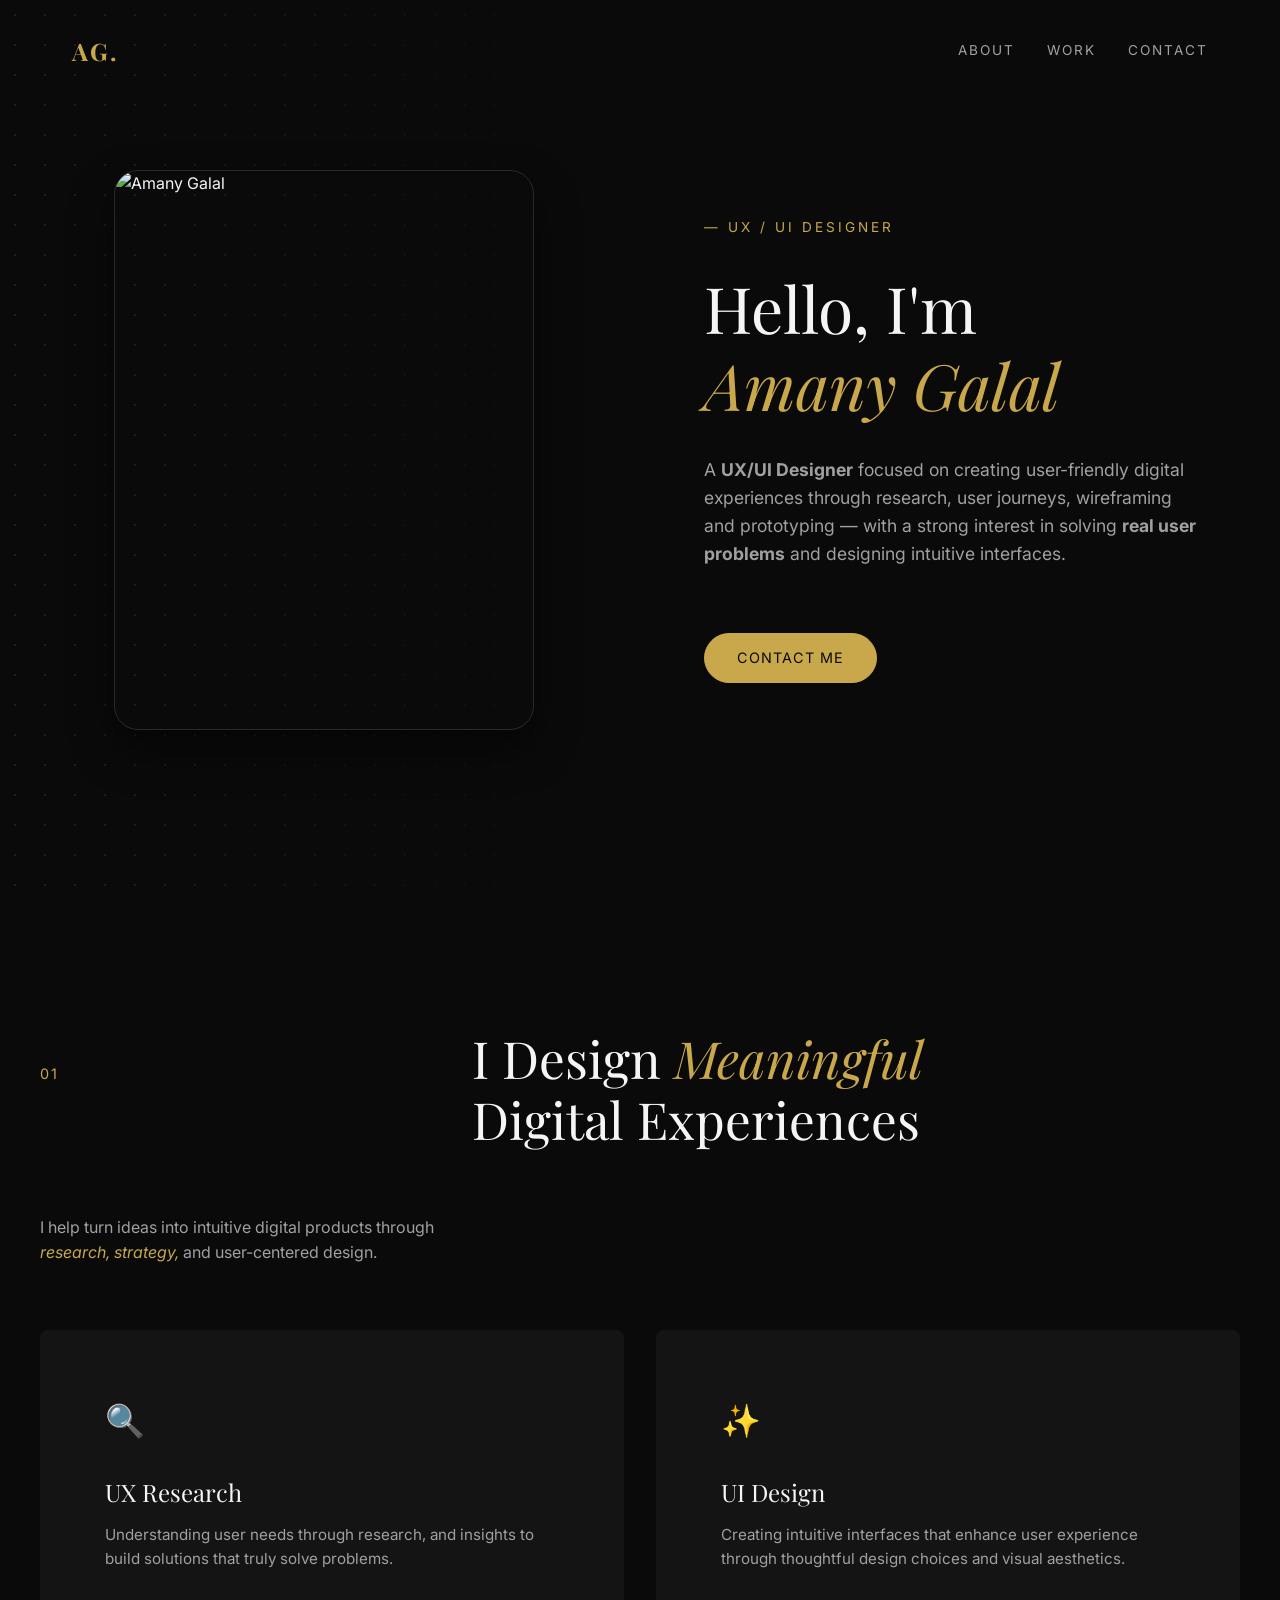
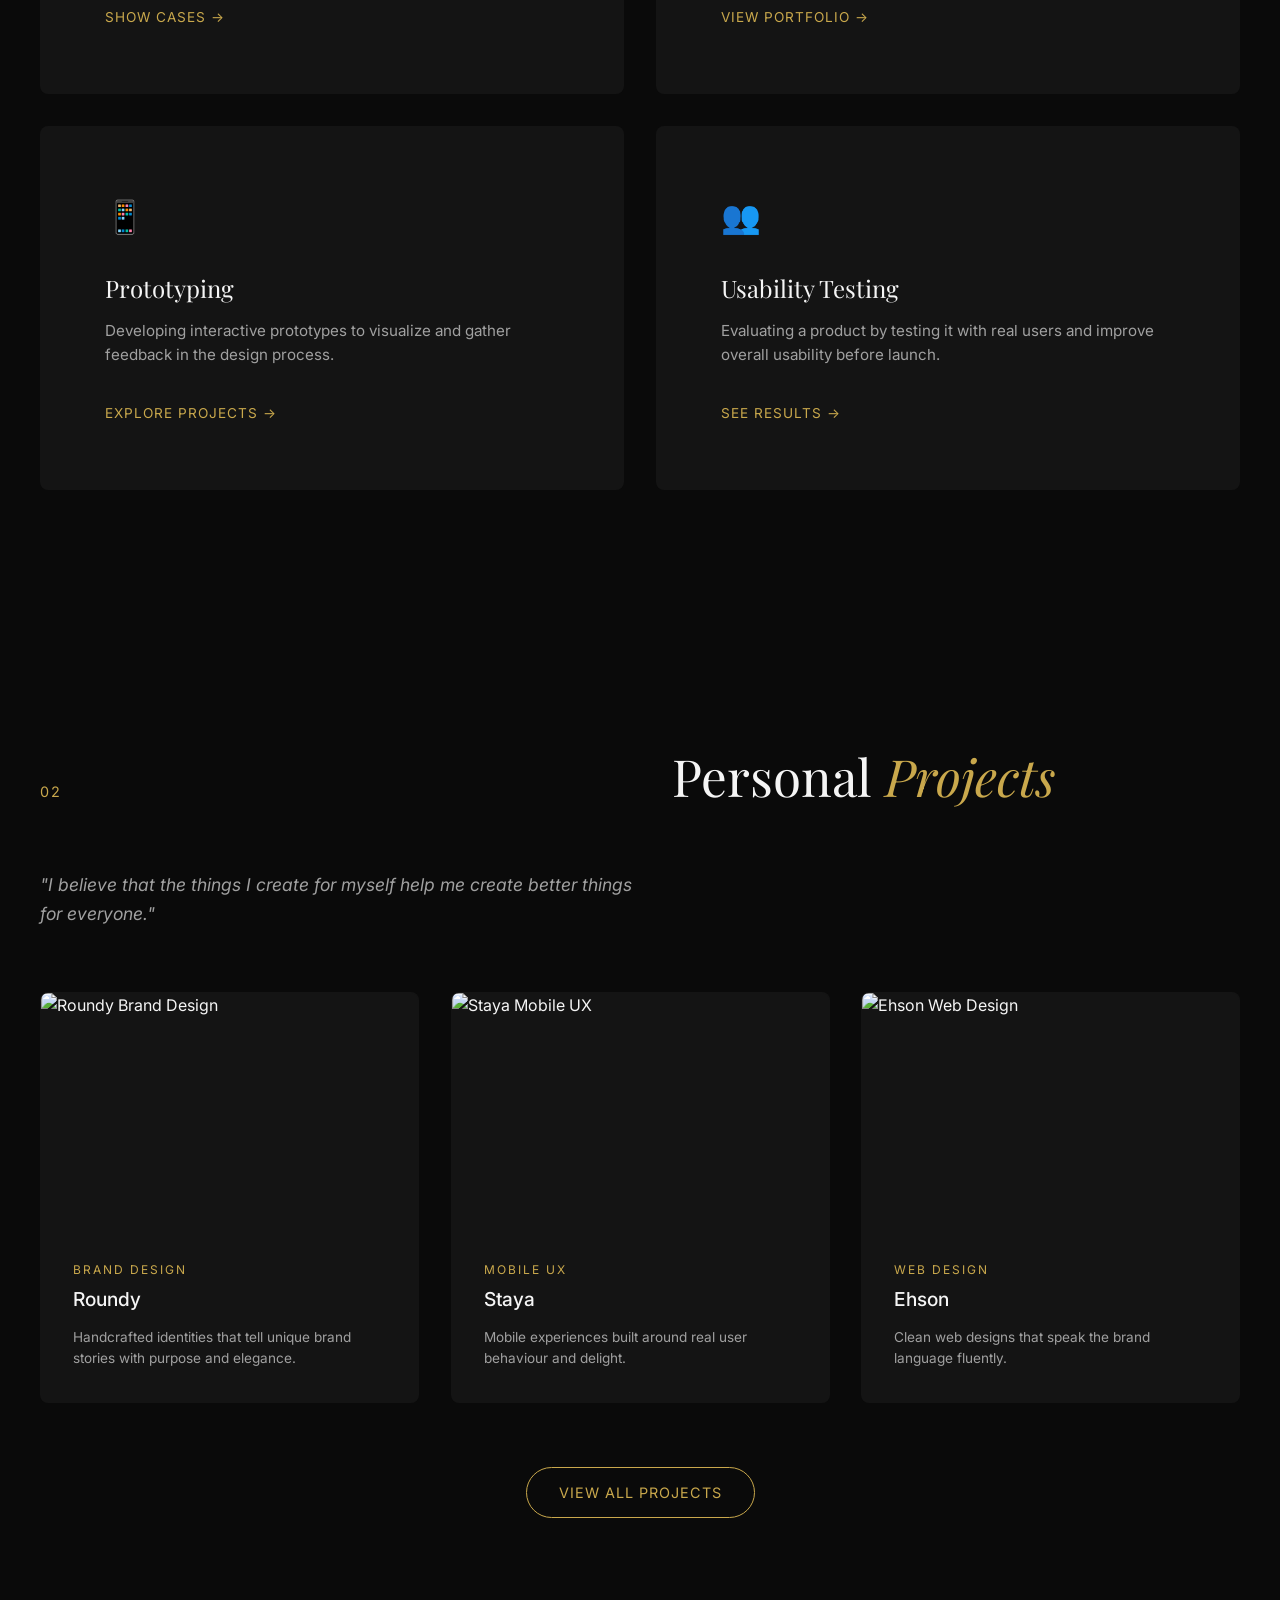
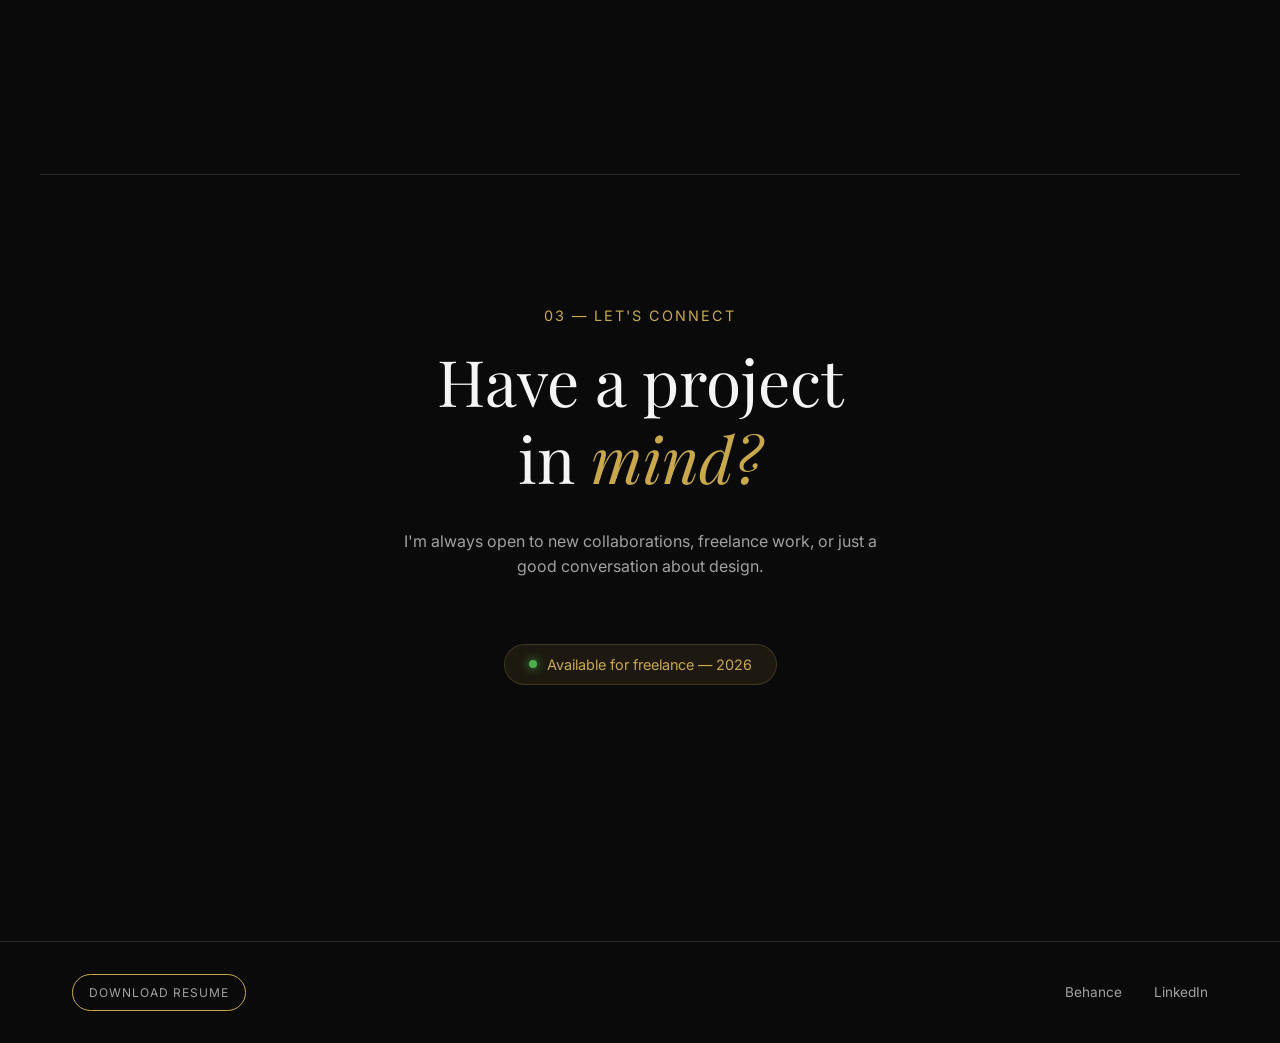
==== index.html @ 67572cde "first upload" ====
<!DOCTYPE html>
<html lang="en">
<head>
  <meta charset="UTF-8">
  <meta name="viewport" content="width=device-width, initial-scale=1.0">
  <title>Amany Galal | UX/UI Designer</title>
  <meta name="description" content="Portfolio of Amany Galal, a UX/UI Designer focused on creating user-friendly digital experiences.">
  
  <!-- Fonts -->
  <link rel="preconnect" href="https://fonts.googleapis.com">
  <link rel="preconnect" href="https://fonts.gstatic.com" crossorigin>
  <link href="https://fonts.googleapis.com/css2?family=Inter:wght@300;400;500&family=Playfair+Display:ital,wght@0,400;0,600;1,400&display=swap" rel="stylesheet">
  
  <!-- Styles -->
  <link rel="stylesheet" href="css/style.css">
  <link rel="stylesheet" href="css/animations.css">
  <link rel="stylesheet" href="css/responsive.css">
</head>
<body>

  <!-- Hero Section -->
  <section class="hero">
    <div class="hero-dots parallax" data-speed="0.1"></div>
    <div class="container hero-grid">
      <div class="hero-image-wrapper reveal delay-1">
        <img src="assets/images/profile.jpg" alt="Amany Galal" class="hero-profile-img">
      </div>
      <div class="hero-content">
        <span class="hero-subtitle">— UX / UI DESIGNER</span>
        <h1 class="hero-title h1">Hello, I'm<br><span class="text-accent">Amany Galal</span></h1>
        <p class="hero-desc">
          A <strong>UX/UI Designer</strong> focused on creating user-friendly digital experiences through research, user journeys, wireframing and prototyping — with a strong interest in solving <strong>real user problems</strong> and designing intuitive interfaces.
        </p>
        <a href="contact.html" class="btn btn-solid">Contact Me</a>
      </div>
    </div>
  </section>

  <!-- Services Section -->
  <section class="section container">
    <div class="services-header reveal">
      <span class="section-number">01</span>
      <h2 class="h2">I Design <span class="text-accent">Meaningful</span><br>Digital Experiences</h2>
      <p class="text-muted" style="max-width: 400px; margin-top: 1rem;">
        I help turn ideas into intuitive digital products through <span class="text-accent">research, strategy,</span> and user-centered design.
      </p>
    </div>
    
    <div class="services-grid">
      <div class="card service-card reveal delay-1">
        <div class="service-icon">🔍</div>
        <h3 class="service-title h3">UX Research</h3>
        <p class="service-desc">Understanding user needs through research, and insights to build solutions that truly solve problems.</p>
        <a href="#" class="service-link">Show Cases →</a>
      </div>
      
      <div class="card service-card reveal delay-2">
        <div class="service-icon">✨</div>
        <h3 class="service-title h3">UI Design</h3>
        <p class="service-desc">Creating intuitive interfaces that enhance user experience through thoughtful design choices and visual aesthetics.</p>
        <a href="#" class="service-link">View Portfolio →</a>
      </div>
      
      <div class="card service-card reveal delay-3">
        <div class="service-icon">📱</div>
        <h3 class="service-title h3">Prototyping</h3>
        <p class="service-desc">Developing interactive prototypes to visualize and gather feedback in the design process.</p>
        <a href="#" class="service-link">Explore Projects →</a>
      </div>
      
      <div class="card service-card reveal delay-4">
        <div class="service-icon">👥</div>
        <h3 class="service-title h3">Usability Testing</h3>
        <p class="service-desc">Evaluating a product by testing it with real users and improve overall usability before launch.</p>
        <a href="#" class="service-link">See Results →</a>
      </div>
    </div>
  </section>

  <!-- Projects Preview -->
  <section class="section container">
    <div class="services-header reveal">
      <span class="section-number">02</span>
      <h2 class="h2">Personal <span class="text-accent">Projects</span></h2>
      <p class="text-muted text-accent" style="max-width: 600px; margin-top: 1rem; font-size: 1.1rem;">
        "I believe that the things I create for myself help me create better things for everyone."
      </p>
    </div>
    
    <div class="projects-grid">
      <!-- Project 1 -->
      <a href="project-detail.html?id=1" class="card project-card reveal delay-1">
        <div class="img-hover-zoom">
          <!-- Placeholder using a sophisticated gradient until images are ready -->
          <img src="assets/images/roundy.jpg" alt="Roundy Brand Design" class="project-image">
        </div>
        <div class="project-info">
          <span class="project-category">Brand Design</span>
          <h3 class="project-title">Roundy</h3>
          <p class="text-muted" style="font-size: 0.85rem; margin-top: 0.5rem;">Handcrafted identities that tell unique brand stories with purpose and elegance.</p>
        </div>
      </a>
      
      <!-- Project 2 -->
      <a href="project-detail.html?id=2" class="card project-card reveal delay-2">
        <div class="img-hover-zoom">
          <img src="assets/images/staya.jpg" alt="Staya Mobile UX" class="project-image">
        </div>
        <div class="project-info">
          <span class="project-category">Mobile UX</span>
          <h3 class="project-title">Staya</h3>
          <p class="text-muted" style="font-size: 0.85rem; margin-top: 0.5rem;">Mobile experiences built around real user behaviour and delight.</p>
        </div>
      </a>
      
      <!-- Project 3 -->
      <a href="project-detail.html?id=3" class="card project-card reveal delay-3">
        <div class="img-hover-zoom">
          <img src="assets/images/ehson.jpg" alt="Ehson Web Design" class="project-image">
        </div>
        <div class="project-info">
          <span class="project-category">Web Design</span>
          <h3 class="project-title">Ehson</h3>
          <p class="text-muted" style="font-size: 0.85rem; margin-top: 0.5rem;">Clean web designs that speak the brand language fluently.</p>
        </div>
      </a>
    </div>
    
    <div style="text-align: center; margin-top: var(--spacing-lg);" class="reveal">
      <a href="projects.html" class="btn">View All Projects</a>
    </div>
  </section>

  <!-- Contact CTA -->
  <section class="section container">
    <div class="contact-cta reveal">
      <span class="section-number" style="display:inline-block; margin-bottom:1rem;">03 — LET'S CONNECT</span>
      <h2 class="h1 contact-cta-title">Have a project<br>in <span class="text-accent">mind?</span></h2>
      <p class="text-muted" style="max-width: 500px; margin: 0 auto;">
        I'm always open to new collaborations, freelance work, or just a good conversation about design.
      </p>
      <div class="availability">
        <div class="availability-dot"></div>
        Available for freelance — 2026
      </div>
    </div>
  </section>

  <!-- Scripts -->
  <script src="js/main.js"></script>
  <script src="js/animations.js"></script>
</body>
</html>
---- css/style.css ----
/* ==========================================================================
   Design Tokens & Variables
   ========================================================================== */
:root {
  /* Colors */
  --bg-color: #0a0a0a;
  --surface-color: #141414;
  --surface-elevated: #1a1a1a;
  --text-primary: #f5f5f5;
  --text-secondary: #a0a0a0;
  --accent-gold: #c9a84c;
  --accent-gold-light: #e8c96a;
  --border-color: #2a2a2a;

  /* Typography */
  --font-heading: 'Playfair Display', serif;
  --font-body: 'Inter', sans-serif;
  
  /* Spacing */
  --spacing-xs: 0.5rem;
  --spacing-sm: 1rem;
  --spacing-md: 2rem;
  --spacing-lg: 4rem;
  --spacing-xl: 8rem;

  /* Transitions */
  --transition-fast: 0.2s ease;
  --transition-normal: 0.3s cubic-bezier(0.4, 0, 0.2, 1);
  --transition-slow: 0.6s cubic-bezier(0.4, 0, 0.2, 1);
}

/* ==========================================================================
   Base Styles & Reset
   ========================================================================== */
*, *::before, *::after {
  box-sizing: border-box;
  margin: 0;
  padding: 0;
}

html {
  scroll-behavior: smooth;
  font-size: 16px;
}

body {
  font-family: var(--font-body);
  background-color: var(--bg-color);
  color: var(--text-primary);
  line-height: 1.6;
  -webkit-font-smoothing: antialiased;
  -moz-osx-font-smoothing: grayscale;
  overflow-x: hidden;
}

h1, h2, h3, h4, h5, h6 {
  font-family: var(--font-heading);
  font-weight: 400;
  line-height: 1.2;
  margin-bottom: var(--spacing-sm);
}

a {
  color: inherit;
  text-decoration: none;
  transition: color var(--transition-fast);
}

img {
  max-width: 100%;
  height: auto;
  display: block;
}

ul {
  list-style: none;
}

/* ==========================================================================
   Typography Helpers
   ========================================================================== */
.text-accent {
  color: var(--accent-gold);
  font-style: italic;
}

.text-muted {
  color: var(--text-secondary);
}

.h1 { font-size: clamp(3rem, 5vw, 5rem); }
.h2 { font-size: clamp(2.5rem, 4vw, 4rem); }
.h3 { font-size: clamp(2rem, 3vw, 3rem); }

/* ==========================================================================
   Layout & Components
   ========================================================================== */
.container {
  width: 100%;
  max-width: 1200px;
  margin: 0 auto;
  padding: 0 var(--spacing-md);
}

.section {
  padding: var(--spacing-xl) 0;
}

/* Buttons */
.btn {
  display: inline-flex;
  align-items: center;
  justify-content: center;
  padding: 0.8rem 2rem;
  font-family: var(--font-body);
  font-size: 0.9rem;
  letter-spacing: 1px;
  text-transform: uppercase;
  border: 1px solid var(--accent-gold);
  color: var(--accent-gold);
  background: transparent;
  border-radius: 50px;
  cursor: pointer;
  transition: all var(--transition-normal);
}

.btn:hover {
  background: var(--accent-gold);
  color: var(--bg-color);
  transform: translateY(-2px);
  box-shadow: 0 4px 15px rgba(201, 168, 76, 0.2);
}

.btn-solid {
  background: var(--accent-gold);
  color: var(--bg-color);
}

.btn-solid:hover {
  background: transparent;
  color: var(--accent-gold);
}

/* Cards */
.card {
  background: var(--surface-color);
  border-radius: 8px;
  overflow: hidden;
  transition: transform var(--transition-normal), box-shadow var(--transition-normal);
  border: 1px solid transparent;
}

.card:hover {
  transform: translateY(-8px);
  border-color: var(--border-color);
  background: var(--surface-elevated);
}

/* ==========================================================================
   Navigation
   ========================================================================== */
.navbar {
  position: fixed;
  top: 0;
  left: 0;
  width: 100%;
  padding: var(--spacing-md) 0;
  z-index: 100;
  transition: all var(--transition-normal);
}

.navbar.scrolled {
  background: rgba(10, 10, 10, 0.95);
  backdrop-filter: blur(10px);
  padding: var(--spacing-sm) 0;
  border-bottom: 1px solid var(--border-color);
}

.nav-container {
  display: flex;
  justify-content: space-between;
  align-items: center;
}

.logo {
  font-family: var(--font-heading);
  font-size: 1.5rem;
  font-weight: 700;
  color: var(--accent-gold);
  letter-spacing: 2px;
}

.nav-links {
  display: flex;
  gap: var(--spacing-md);
}

.nav-links a {
  font-size: 0.85rem;
  text-transform: uppercase;
  letter-spacing: 2px;
  color: var(--text-secondary);
}

.nav-links a:hover,
.nav-links a.active {
  color: var(--text-primary);
}

.hamburger {
  display: none;
  cursor: pointer;
  background: none;
  border: none;
  color: var(--text-primary);
  font-size: 1.5rem;
}

/* ==========================================================================
   Hero Section
   ========================================================================== */
.hero {
  min-height: 100vh;
  display: flex;
  align-items: center;
  position: relative;
  overflow: hidden;
}

.hero-grid {
  display: grid;
  grid-template-columns: 1fr 1fr;
  gap: var(--spacing-xl);
  align-items: center;
}

.hero-dots {
  position: absolute;
  top: 0;
  left: 0;
  width: 50%;
  height: 100%;
  background-image: radial-gradient(var(--text-secondary) 1px, transparent 1px);
  background-size: 30px 30px;
  opacity: 0.15;
  mask-image: linear-gradient(to right, black, transparent);
  -webkit-mask-image: linear-gradient(to right, black, transparent);
}

.hero-content {
  grid-column: 2;
  position: relative;
  z-index: 10;
}

.hero-subtitle {
  text-transform: uppercase;
  letter-spacing: 3px;
  color: var(--accent-gold);
  font-size: 0.85rem;
  margin-bottom: var(--spacing-md);
  display: block;
}

.hero-title {
  margin-bottom: var(--spacing-md);
}

.hero-desc {
  color: var(--text-secondary);
  max-width: 500px;
  margin-bottom: var(--spacing-lg);
  font-size: 1.1rem;
}

.hero-image-wrapper {
  display: flex;
  justify-content: center;
  align-items: center;
  position: relative;
  z-index: 5;
}

.hero-profile-img {
  width: 100%;
  max-width: 420px;
  aspect-ratio: 3/4;
  border-radius: 24px;
  object-fit: cover;
  box-shadow: 0 20px 40px rgba(0,0,0,0.5);
  border: 1px solid var(--border-color);
}

/* ==========================================================================
   Services Section
   ========================================================================== */
.services-header {
  margin-bottom: var(--spacing-lg);
  display: grid;
  grid-template-columns: auto 1fr;
  gap: var(--spacing-md);
  align-items: baseline;
}

.section-number {
  color: var(--accent-gold);
  font-size: 0.9rem;
  letter-spacing: 2px;
}

.services-grid {
  display: grid;
  grid-template-columns: repeat(2, 1fr);
  gap: var(--spacing-md);
  margin-top: var(--spacing-lg);
}

.service-card {
  padding: var(--spacing-lg);
}

.service-icon {
  font-size: 2rem;
  color: var(--text-primary);
  margin-bottom: var(--spacing-md);
}

.service-title {
  font-size: 1.5rem;
  margin-bottom: var(--spacing-sm);
}

.service-desc {
  color: var(--text-secondary);
  margin-bottom: var(--spacing-md);
  font-size: 0.95rem;
}

.service-link {
  color: var(--accent-gold);
  font-size: 0.85rem;
  text-transform: uppercase;
  letter-spacing: 1px;
  display: inline-flex;
  align-items: center;
  gap: 8px;
}

/* ==========================================================================
   Projects Preview
   ========================================================================== */
.projects-grid {
  display: grid;
  grid-template-columns: repeat(3, 1fr);
  gap: var(--spacing-md);
  margin-top: var(--spacing-lg);
}

.project-card {
  display: block;
}

.project-image {
  width: 100%;
  aspect-ratio: 16/10;
  object-fit: cover;
  background: var(--surface-color);
}

.project-info {
  padding: var(--spacing-md);
}

.project-category {
  color: var(--accent-gold);
  font-size: 0.75rem;
  text-transform: uppercase;
  letter-spacing: 2px;
  margin-bottom: 0.5rem;
  display: block;
}

.project-title {
  font-size: 1.2rem;
  font-family: var(--font-body);
  font-weight: 500;
}

/* ==========================================================================
   Contact CTA
   ========================================================================== */
.contact-cta {
  text-align: center;
  padding: var(--spacing-xl) 0;
  border-top: 1px solid var(--border-color);
}

.contact-cta-title {
  margin-bottom: var(--spacing-md);
}

.availability {
  display: inline-flex;
  align-items: center;
  gap: 10px;
  padding: 0.5rem 1.5rem;
  border-radius: 50px;
  background: rgba(201, 168, 76, 0.1);
  color: var(--accent-gold);
  font-size: 0.9rem;
  margin-top: var(--spacing-lg);
  border: 1px solid rgba(201, 168, 76, 0.2);
}

.availability-dot {
  width: 8px;
  height: 8px;
  background: #4caf50;
  border-radius: 50%;
  box-shadow: 0 0 10px #4caf50;
}

/* ==========================================================================
   Footer
   ========================================================================== */
.footer {
  padding: var(--spacing-md) 0;
  border-top: 1px solid var(--border-color);
}

.footer-content {
  display: flex;
  justify-content: space-between;
  align-items: center;
}

.footer-links {
  display: flex;
  gap: var(--spacing-md);
}

.footer-links a {
  font-size: 0.85rem;
  color: var(--text-secondary);
}

.footer-links a:hover {
  color: var(--text-primary);
}
---- css/animations.css ----
/* ==========================================================================
   Animations & Transitions
   ========================================================================== */

/* Page Transition Overlay */
.page-transition-overlay {
  position: fixed;
  top: 0;
  left: 0;
  width: 100%;
  height: 100%;
  background-color: var(--bg-color);
  z-index: 9999;
  pointer-events: none;
  opacity: 0;
  transition: opacity 0.5s ease-in-out;
}

.page-transition-overlay.active {
  opacity: 1;
  pointer-events: all;
}

/* Scroll Reveal Animations */
.reveal {
  opacity: 0;
  transform: translateY(30px);
  transition: opacity 0.8s ease-out, transform 0.8s ease-out;
  will-change: opacity, transform;
}

.reveal.active {
  opacity: 1;
  transform: translateY(0);
}

/* Staggered Children Delays */
.delay-1 { transition-delay: 0.1s; }
.delay-2 { transition-delay: 0.2s; }
.delay-3 { transition-delay: 0.3s; }
.delay-4 { transition-delay: 0.4s; }

/* Keyframes */
@keyframes fadeIn {
  from { opacity: 0; }
  to { opacity: 1; }
}

@keyframes fadeInUp {
  from {
    opacity: 0;
    transform: translateY(20px);
  }
  to {
    opacity: 1;
    transform: translateY(0);
  }
}

@keyframes fadeInLeft {
  from {
    opacity: 0;
    transform: translateX(-30px);
  }
  to {
    opacity: 1;
    transform: translateX(0);
  }
}

@keyframes pulse-glow {
  0% { box-shadow: 0 0 0 0 rgba(76, 175, 80, 0.4); }
  70% { box-shadow: 0 0 0 10px rgba(76, 175, 80, 0); }
  100% { box-shadow: 0 0 0 0 rgba(76, 175, 80, 0); }
}

/* Apply specific animations */
.hero-content > * {
  animation: fadeInUp 0.8s ease-out backwards;
}

.hero-subtitle { animation-delay: 0.2s; }
.hero-title { animation-delay: 0.4s; }
.hero-desc { animation-delay: 0.6s; }
.hero .btn { animation-delay: 0.8s; }

.hero-dots {
  animation: fadeIn 1.5s ease-out 1s backwards;
}

.availability-dot {
  animation: pulse-glow 2s infinite;
}

/* Image Hover Effects */
.img-hover-zoom {
  overflow: hidden;
}

.img-hover-zoom img {
  transition: transform 0.6s cubic-bezier(0.25, 0.46, 0.45, 0.94);
}

.card:hover .img-hover-zoom img {
  transform: scale(1.05);
}

/* Link Underline Animation */
.link-underline {
  position: relative;
  text-decoration: none;
}

.link-underline::after {
  content: '';
  position: absolute;
  width: 100%;
  transform: scaleX(0);
  height: 1px;
  bottom: -4px;
  left: 0;
  background-color: var(--accent-gold);
  transform-origin: bottom right;
  transition: transform 0.3s ease-out;
}

.link-underline:hover::after {
  transform: scaleX(1);
  transform-origin: bottom left;
}
---- css/responsive.css ----
/* ==========================================================================
   Responsive Breakpoints
   ========================================================================== */

/* Large Desktop (1200px) */
@media screen and (max-width: 1200px) {
  :root {
    --spacing-xl: 6rem;
  }
  
  .container {
    max-width: 960px;
  }
}

/* Tablet / Small Desktop (992px) */
@media screen and (max-width: 992px) {
  :root {
    --spacing-xl: 5rem;
  }
  
  .container {
    max-width: 720px;
  }
  
  .projects-grid {
    grid-template-columns: repeat(2, 1fr);
  }
}

/* Tablet Portrait (768px) */
@media screen and (max-width: 768px) {
  :root {
    --spacing-md: 1.5rem;
    --spacing-lg: 3rem;
  }

  /* Typography */
  html {
    font-size: 15px;
  }

  /* Navigation Mobile Menu */
  .hamburger {
    display: block;
    z-index: 1000;
  }

  .nav-links {
    position: fixed;
    top: 0;
    right: -100%;
    width: 70vw;
    height: 100vh;
    background: var(--surface-color);
    flex-direction: column;
    justify-content: center;
    align-items: center;
    transition: right var(--transition-normal);
    z-index: 999;
    border-left: 1px solid var(--border-color);
    box-shadow: -10px 0 30px rgba(0,0,0,0.5);
  }

  .nav-links.active {
    right: 0;
  }

  .nav-links a {
    font-size: 1.2rem;
  }

  /* Hero adjustments */
  .hero-grid {
    grid-template-columns: 1fr;
    text-align: center;
    padding-top: 100px; /* offset for navbar */
  }

  .hero-content {
    grid-column: 1;
  }

  .hero-dots {
    width: 100%;
    mask-image: linear-gradient(to bottom, black, transparent);
    -webkit-mask-image: linear-gradient(to bottom, black, transparent);
    opacity: 0.1;
  }

  .hero-desc {
    margin: 0 auto var(--spacing-lg);
  }

  /* Services adjustments */
  .services-header {
    grid-template-columns: 1fr;
    text-align: center;
  }

  .services-grid {
    grid-template-columns: 1fr;
  }
  
  /* Footer adjustments */
  .footer-content {
    flex-direction: column;
    gap: var(--spacing-md);
    text-align: center;
  }
}

/* Mobile Portrait (480px) */
@media screen and (max-width: 480px) {
  .nav-links {
    width: 100vw;
  }

  .projects-grid {
    grid-template-columns: 1fr;
  }
  
  .h1 { font-size: 2.5rem; }
  .h2 { font-size: 2rem; }
  
  .btn {
    width: 100%;
  }
}
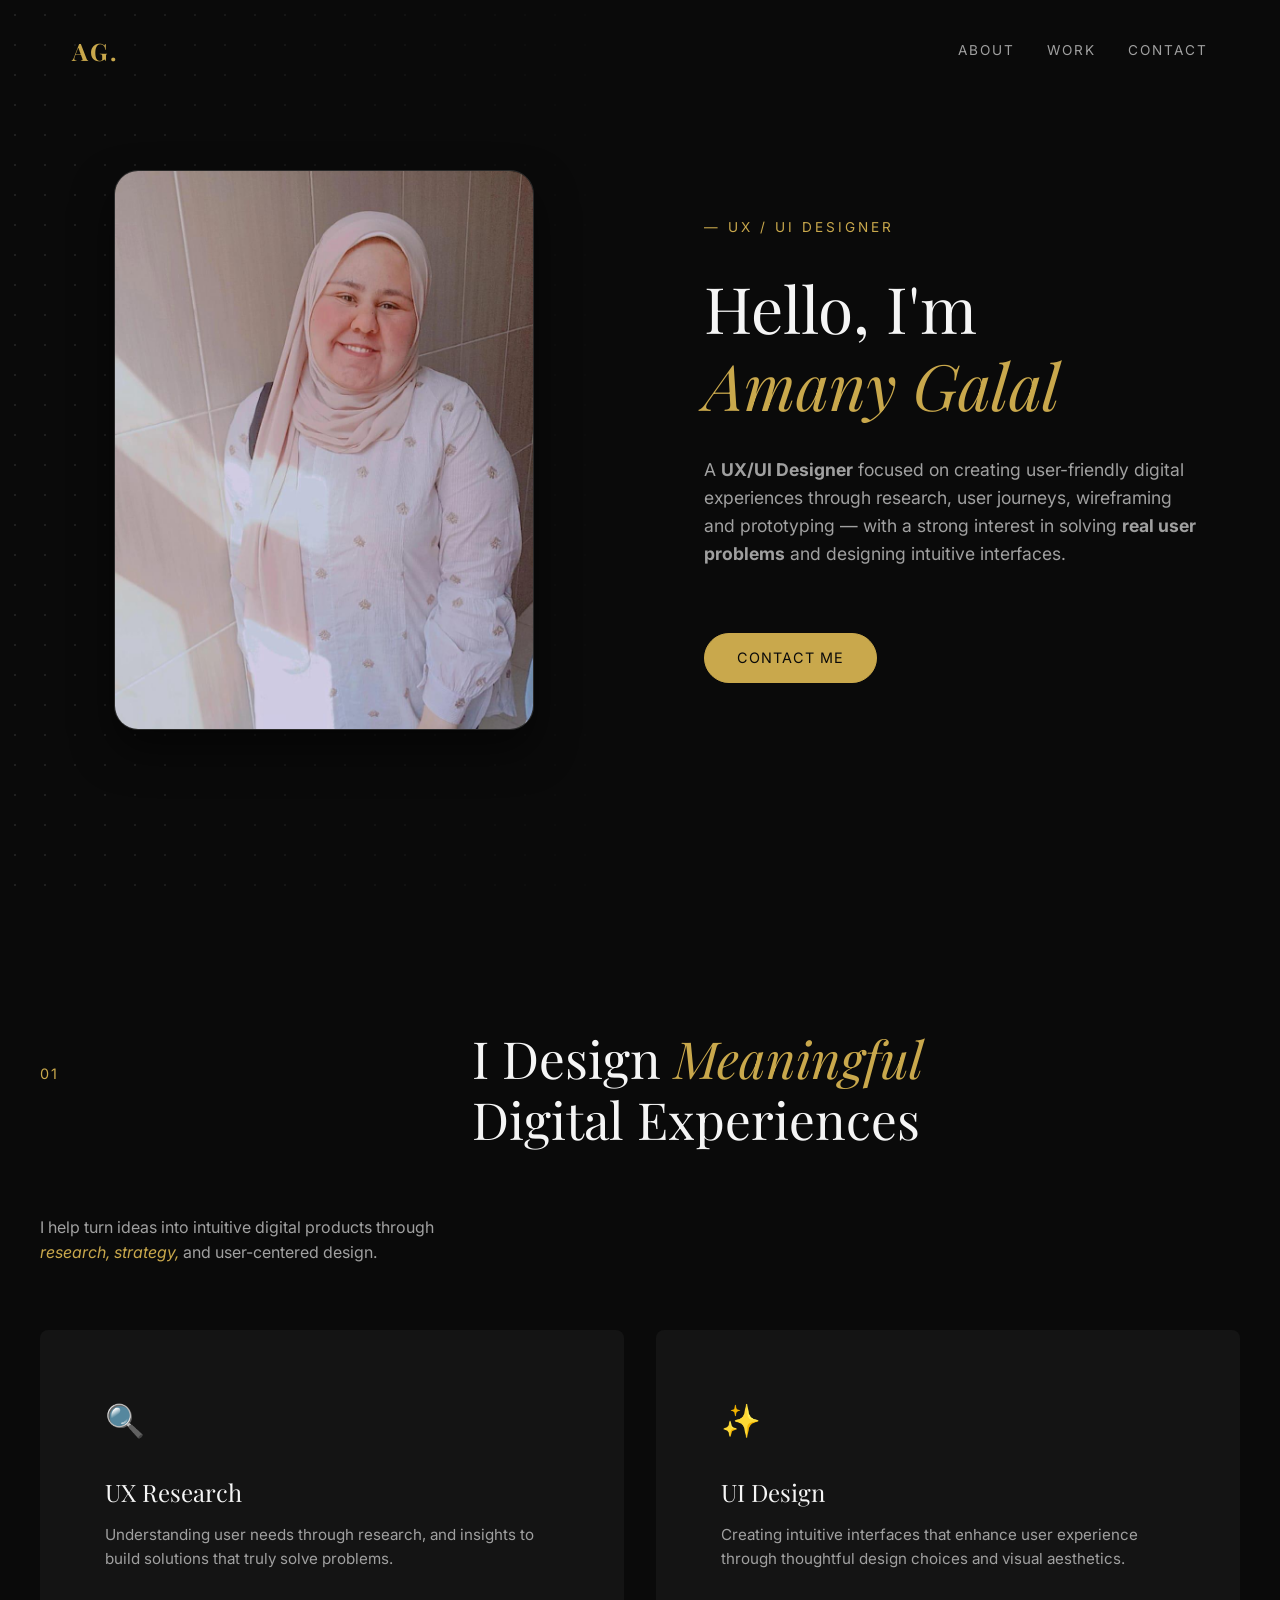
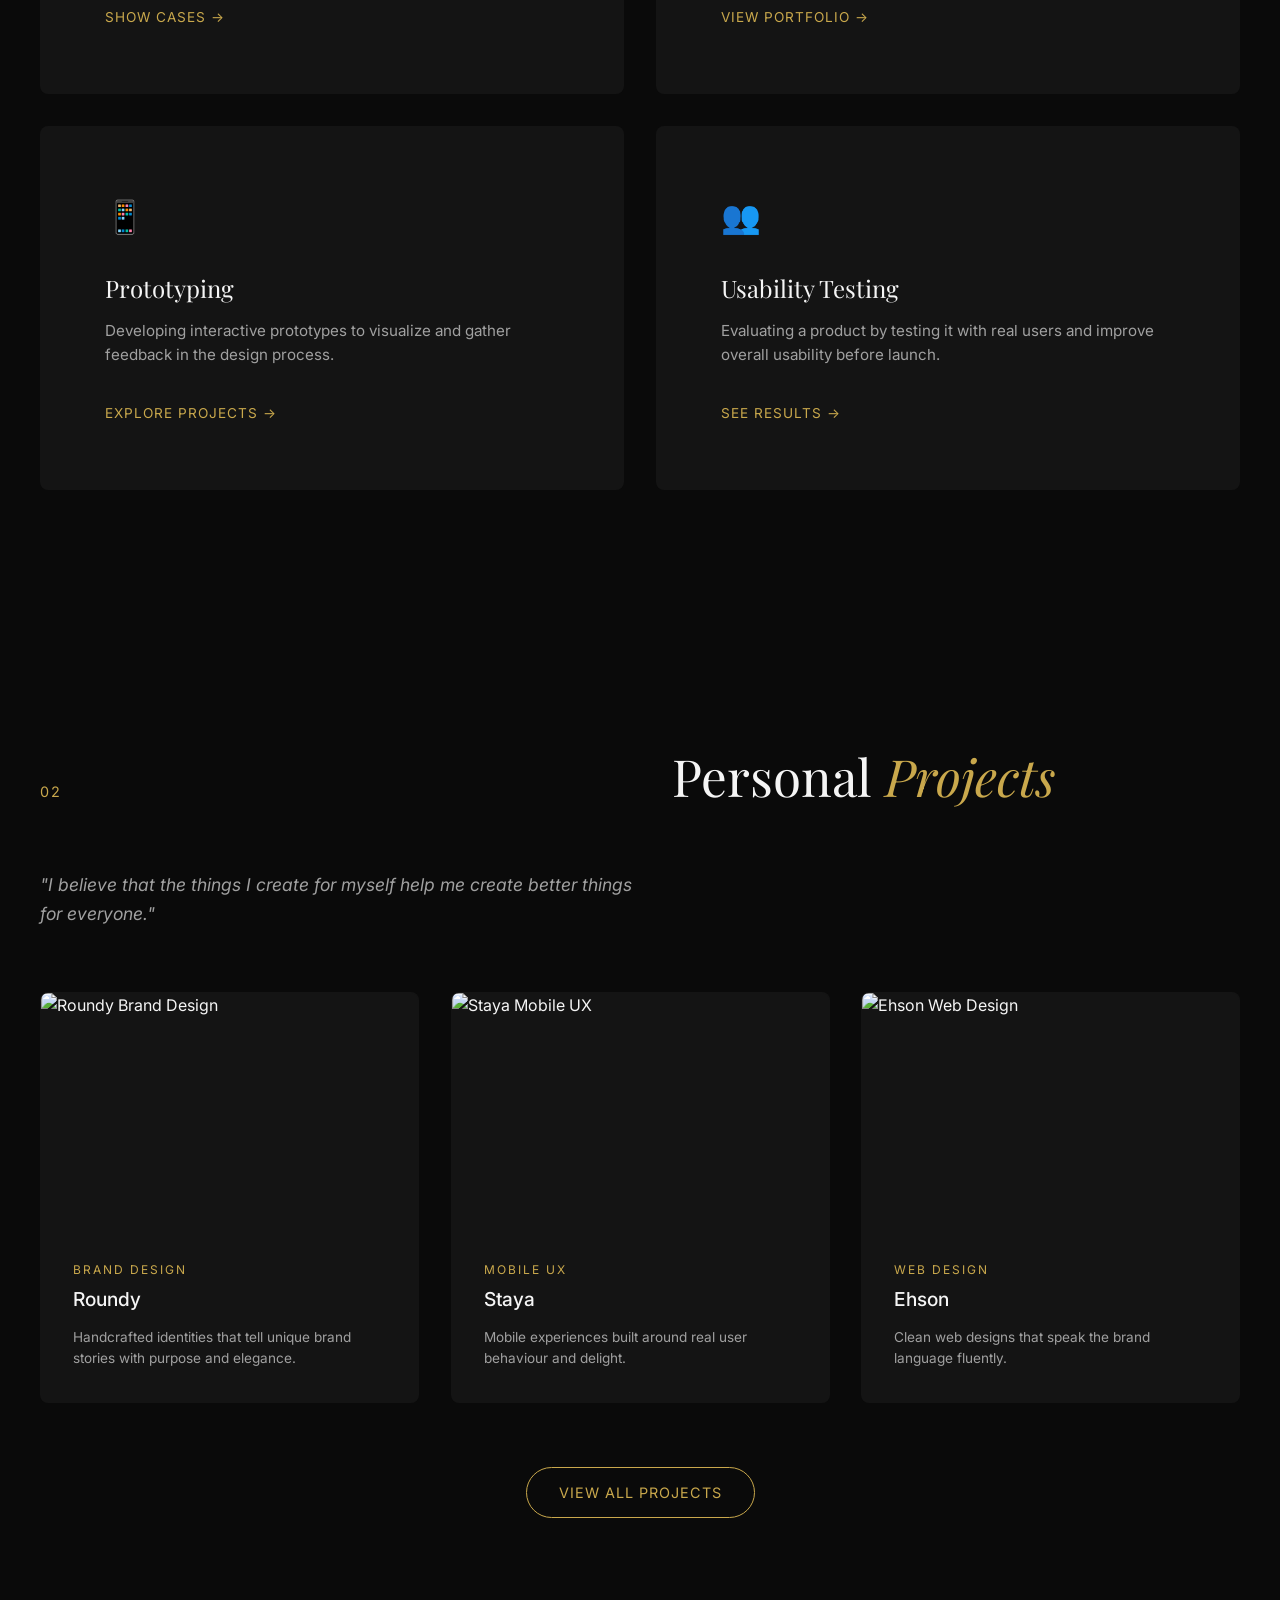
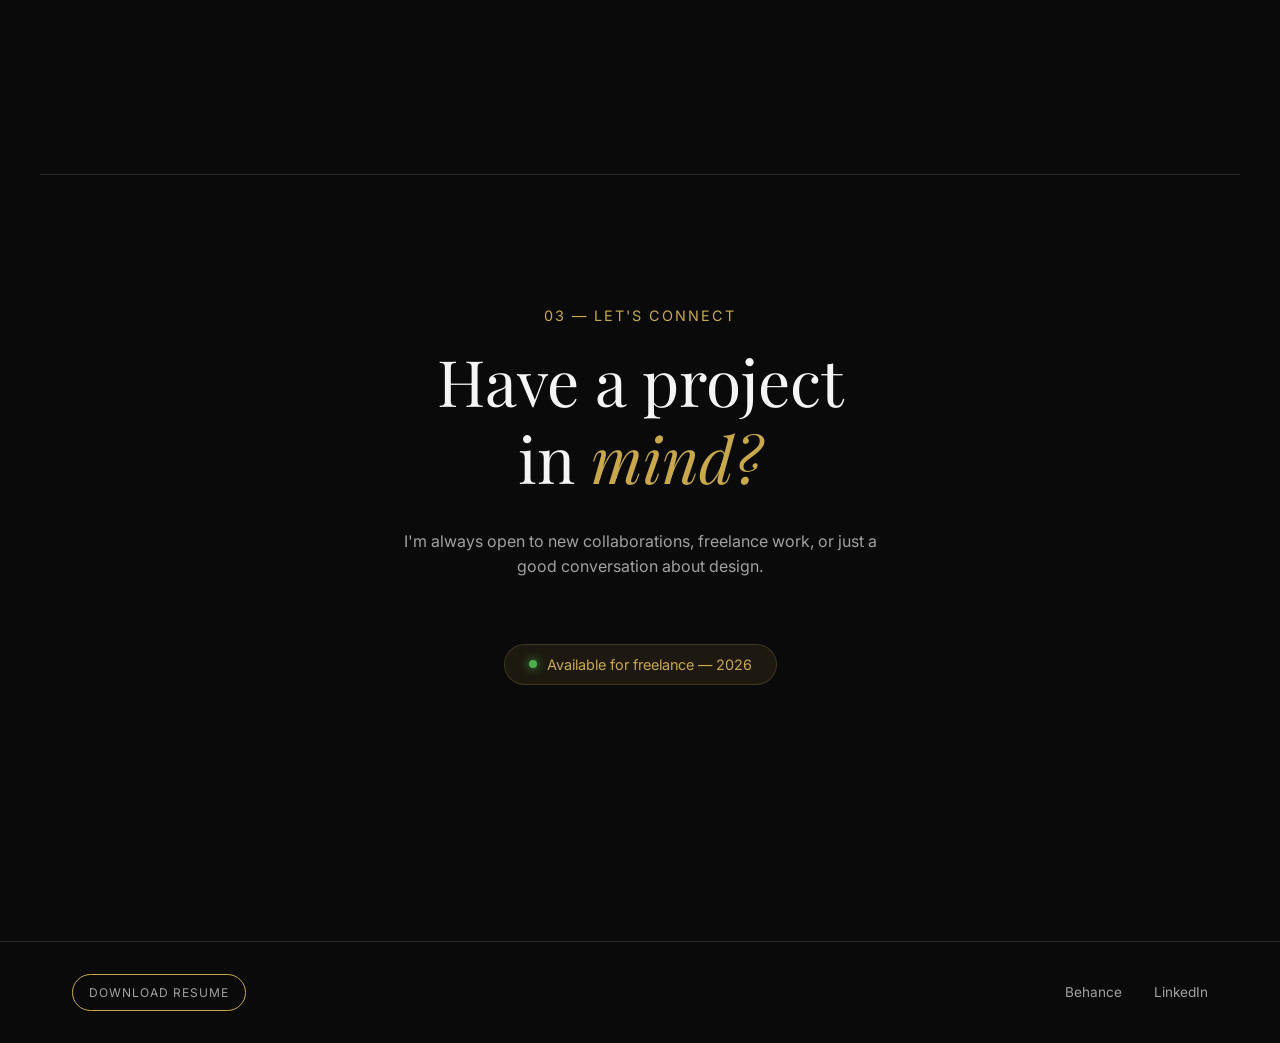
==== commit 699d2bf0: "update project files" ====
--- a/index.html
+++ b/index.html
@@ -1,21 +1,26 @@
 <!DOCTYPE html>
 <html lang="en">
+
 <head>
   <meta charset="UTF-8">
   <meta name="viewport" content="width=device-width, initial-scale=1.0">
   <title>Amany Galal | UX/UI Designer</title>
-  <meta name="description" content="Portfolio of Amany Galal, a UX/UI Designer focused on creating user-friendly digital experiences.">
-  
+  <meta name="description"
+    content="Portfolio of Amany Galal, a UX/UI Designer focused on creating user-friendly digital experiences.">
+
   <!-- Fonts -->
   <link rel="preconnect" href="https://fonts.googleapis.com">
   <link rel="preconnect" href="https://fonts.gstatic.com" crossorigin>
-  <link href="https://fonts.googleapis.com/css2?family=Inter:wght@300;400;500&family=Playfair+Display:ital,wght@0,400;0,600;1,400&display=swap" rel="stylesheet">
-  
+  <link
+    href="https://fonts.googleapis.com/css2?family=Inter:wght@300;400;500&family=Playfair+Display:ital,wght@0,400;0,600;1,400&display=swap"
+    rel="stylesheet">
+
   <!-- Styles -->
   <link rel="stylesheet" href="css/style.css">
   <link rel="stylesheet" href="css/animations.css">
   <link rel="stylesheet" href="css/responsive.css">
 </head>
+
 <body>
 
   <!-- Hero Section -->
@@ -23,13 +28,15 @@
     <div class="hero-dots parallax" data-speed="0.1"></div>
     <div class="container hero-grid">
       <div class="hero-image-wrapper reveal delay-1">
-        <img src="assets/images/profile.jpg" alt="Amany Galal" class="hero-profile-img">
+        <img src="images/Amany.jpeg" alt="Amany Galal" class="hero-profile-img">
       </div>
       <div class="hero-content">
         <span class="hero-subtitle">— UX / UI DESIGNER</span>
         <h1 class="hero-title h1">Hello, I'm<br><span class="text-accent">Amany Galal</span></h1>
         <p class="hero-desc">
-          A <strong>UX/UI Designer</strong> focused on creating user-friendly digital experiences through research, user journeys, wireframing and prototyping — with a strong interest in solving <strong>real user problems</strong> and designing intuitive interfaces.
+          A <strong>UX/UI Designer</strong> focused on creating user-friendly digital experiences through research, user
+          journeys, wireframing and prototyping — with a strong interest in solving <strong>real user problems</strong>
+          and designing intuitive interfaces.
         </p>
         <a href="contact.html" class="btn btn-solid">Contact Me</a>
       </div>
@@ -42,36 +49,41 @@
       <span class="section-number">01</span>
       <h2 class="h2">I Design <span class="text-accent">Meaningful</span><br>Digital Experiences</h2>
       <p class="text-muted" style="max-width: 400px; margin-top: 1rem;">
-        I help turn ideas into intuitive digital products through <span class="text-accent">research, strategy,</span> and user-centered design.
+        I help turn ideas into intuitive digital products through <span class="text-accent">research, strategy,</span>
+        and user-centered design.
       </p>
     </div>
-    
+
     <div class="services-grid">
       <div class="card service-card reveal delay-1">
         <div class="service-icon">🔍</div>
         <h3 class="service-title h3">UX Research</h3>
-        <p class="service-desc">Understanding user needs through research, and insights to build solutions that truly solve problems.</p>
+        <p class="service-desc">Understanding user needs through research, and insights to build solutions that truly
+          solve problems.</p>
         <a href="#" class="service-link">Show Cases →</a>
       </div>
-      
+
       <div class="card service-card reveal delay-2">
         <div class="service-icon">✨</div>
         <h3 class="service-title h3">UI Design</h3>
-        <p class="service-desc">Creating intuitive interfaces that enhance user experience through thoughtful design choices and visual aesthetics.</p>
+        <p class="service-desc">Creating intuitive interfaces that enhance user experience through thoughtful design
+          choices and visual aesthetics.</p>
         <a href="#" class="service-link">View Portfolio →</a>
       </div>
-      
+
       <div class="card service-card reveal delay-3">
         <div class="service-icon">📱</div>
         <h3 class="service-title h3">Prototyping</h3>
-        <p class="service-desc">Developing interactive prototypes to visualize and gather feedback in the design process.</p>
+        <p class="service-desc">Developing interactive prototypes to visualize and gather feedback in the design
+          process.</p>
         <a href="#" class="service-link">Explore Projects →</a>
       </div>
-      
+
       <div class="card service-card reveal delay-4">
         <div class="service-icon">👥</div>
         <h3 class="service-title h3">Usability Testing</h3>
-        <p class="service-desc">Evaluating a product by testing it with real users and improve overall usability before launch.</p>
+        <p class="service-desc">Evaluating a product by testing it with real users and improve overall usability before
+          launch.</p>
         <a href="#" class="service-link">See Results →</a>
       </div>
     </div>
@@ -86,7 +98,7 @@
         "I believe that the things I create for myself help me create better things for everyone."
       </p>
     </div>
-    
+
     <div class="projects-grid">
       <!-- Project 1 -->
       <a href="project-detail.html?id=1" class="card project-card reveal delay-1">
@@ -97,10 +109,11 @@
         <div class="project-info">
           <span class="project-category">Brand Design</span>
           <h3 class="project-title">Roundy</h3>
-          <p class="text-muted" style="font-size: 0.85rem; margin-top: 0.5rem;">Handcrafted identities that tell unique brand stories with purpose and elegance.</p>
+          <p class="text-muted" style="font-size: 0.85rem; margin-top: 0.5rem;">Handcrafted identities that tell unique
+            brand stories with purpose and elegance.</p>
         </div>
       </a>
-      
+
       <!-- Project 2 -->
       <a href="project-detail.html?id=2" class="card project-card reveal delay-2">
         <div class="img-hover-zoom">
@@ -109,10 +122,11 @@
         <div class="project-info">
           <span class="project-category">Mobile UX</span>
           <h3 class="project-title">Staya</h3>
-          <p class="text-muted" style="font-size: 0.85rem; margin-top: 0.5rem;">Mobile experiences built around real user behaviour and delight.</p>
+          <p class="text-muted" style="font-size: 0.85rem; margin-top: 0.5rem;">Mobile experiences built around real
+            user behaviour and delight.</p>
         </div>
       </a>
-      
+
       <!-- Project 3 -->
       <a href="project-detail.html?id=3" class="card project-card reveal delay-3">
         <div class="img-hover-zoom">
@@ -121,11 +135,12 @@
         <div class="project-info">
           <span class="project-category">Web Design</span>
           <h3 class="project-title">Ehson</h3>
-          <p class="text-muted" style="font-size: 0.85rem; margin-top: 0.5rem;">Clean web designs that speak the brand language fluently.</p>
+          <p class="text-muted" style="font-size: 0.85rem; margin-top: 0.5rem;">Clean web designs that speak the brand
+            language fluently.</p>
         </div>
       </a>
     </div>
-    
+
     <div style="text-align: center; margin-top: var(--spacing-lg);" class="reveal">
       <a href="projects.html" class="btn">View All Projects</a>
     </div>
@@ -150,4 +165,5 @@
   <script src="js/main.js"></script>
   <script src="js/animations.js"></script>
 </body>
-</html>
+
+</html>
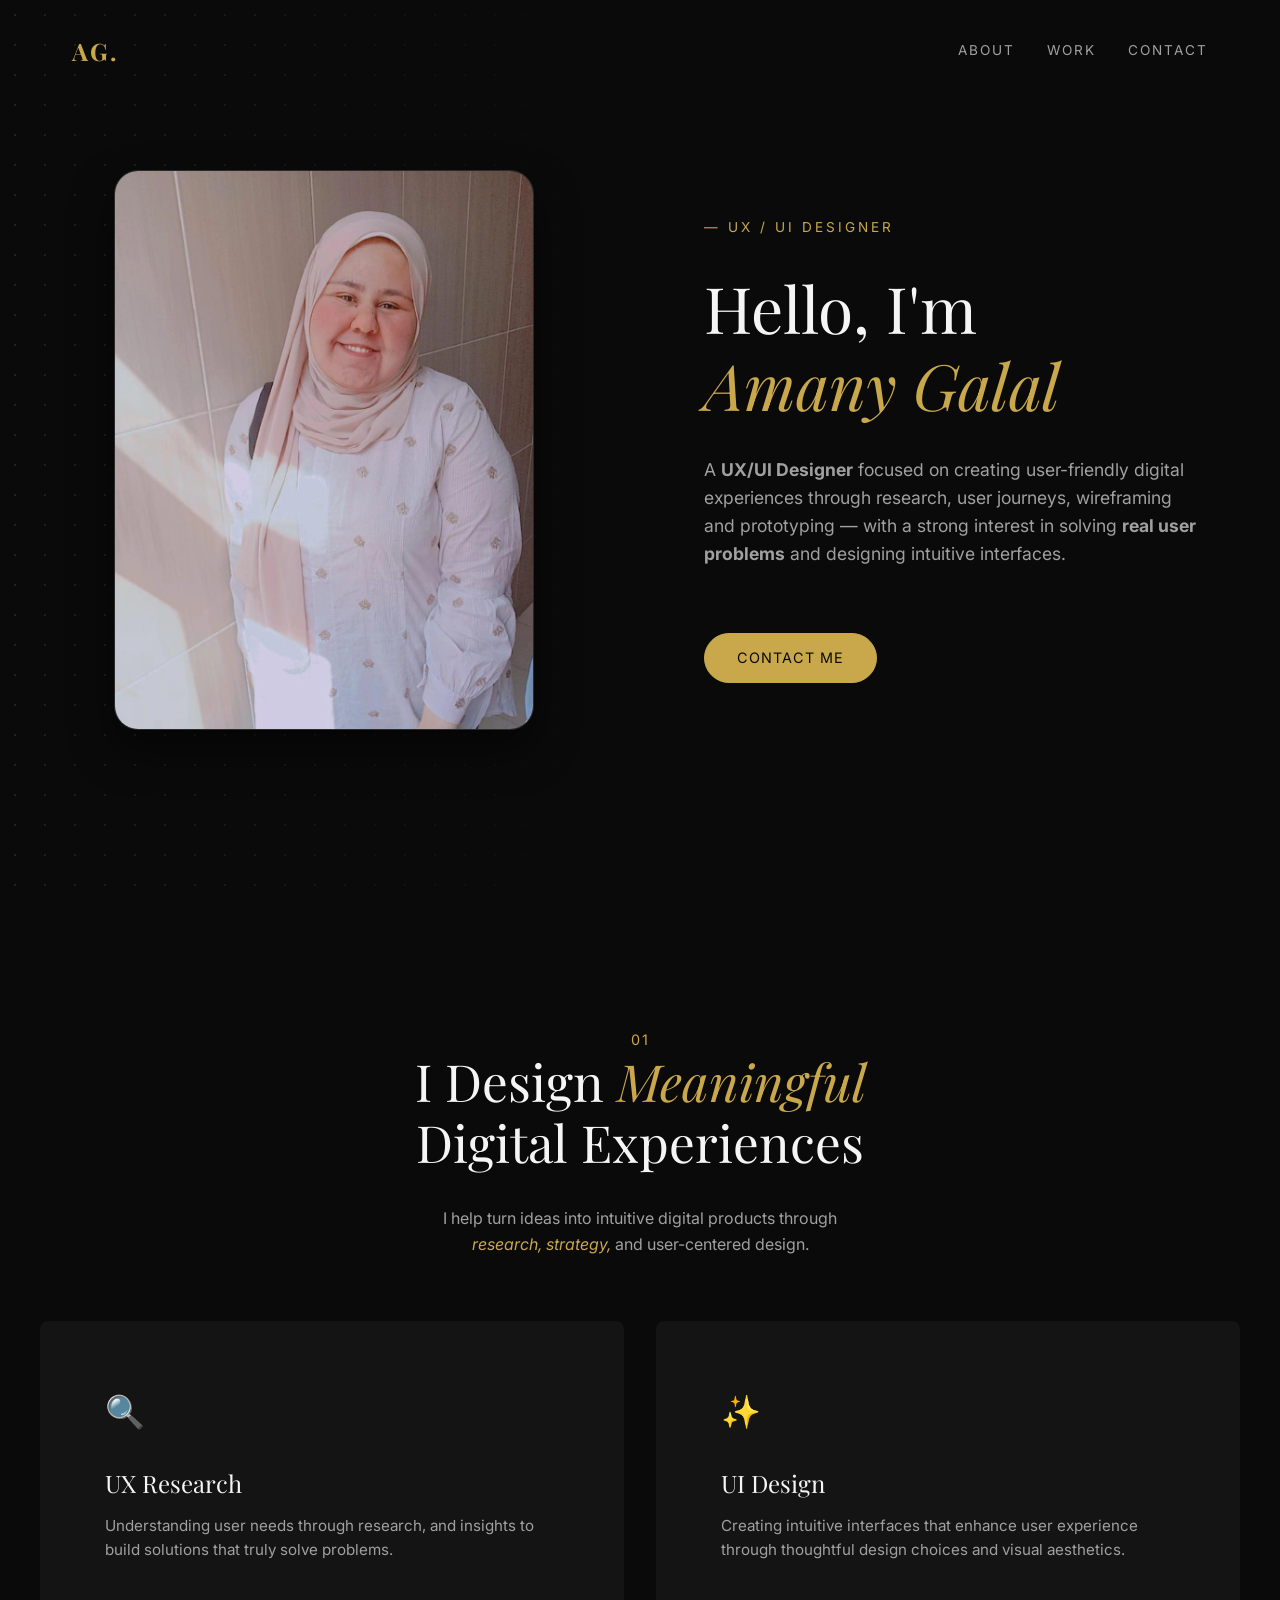
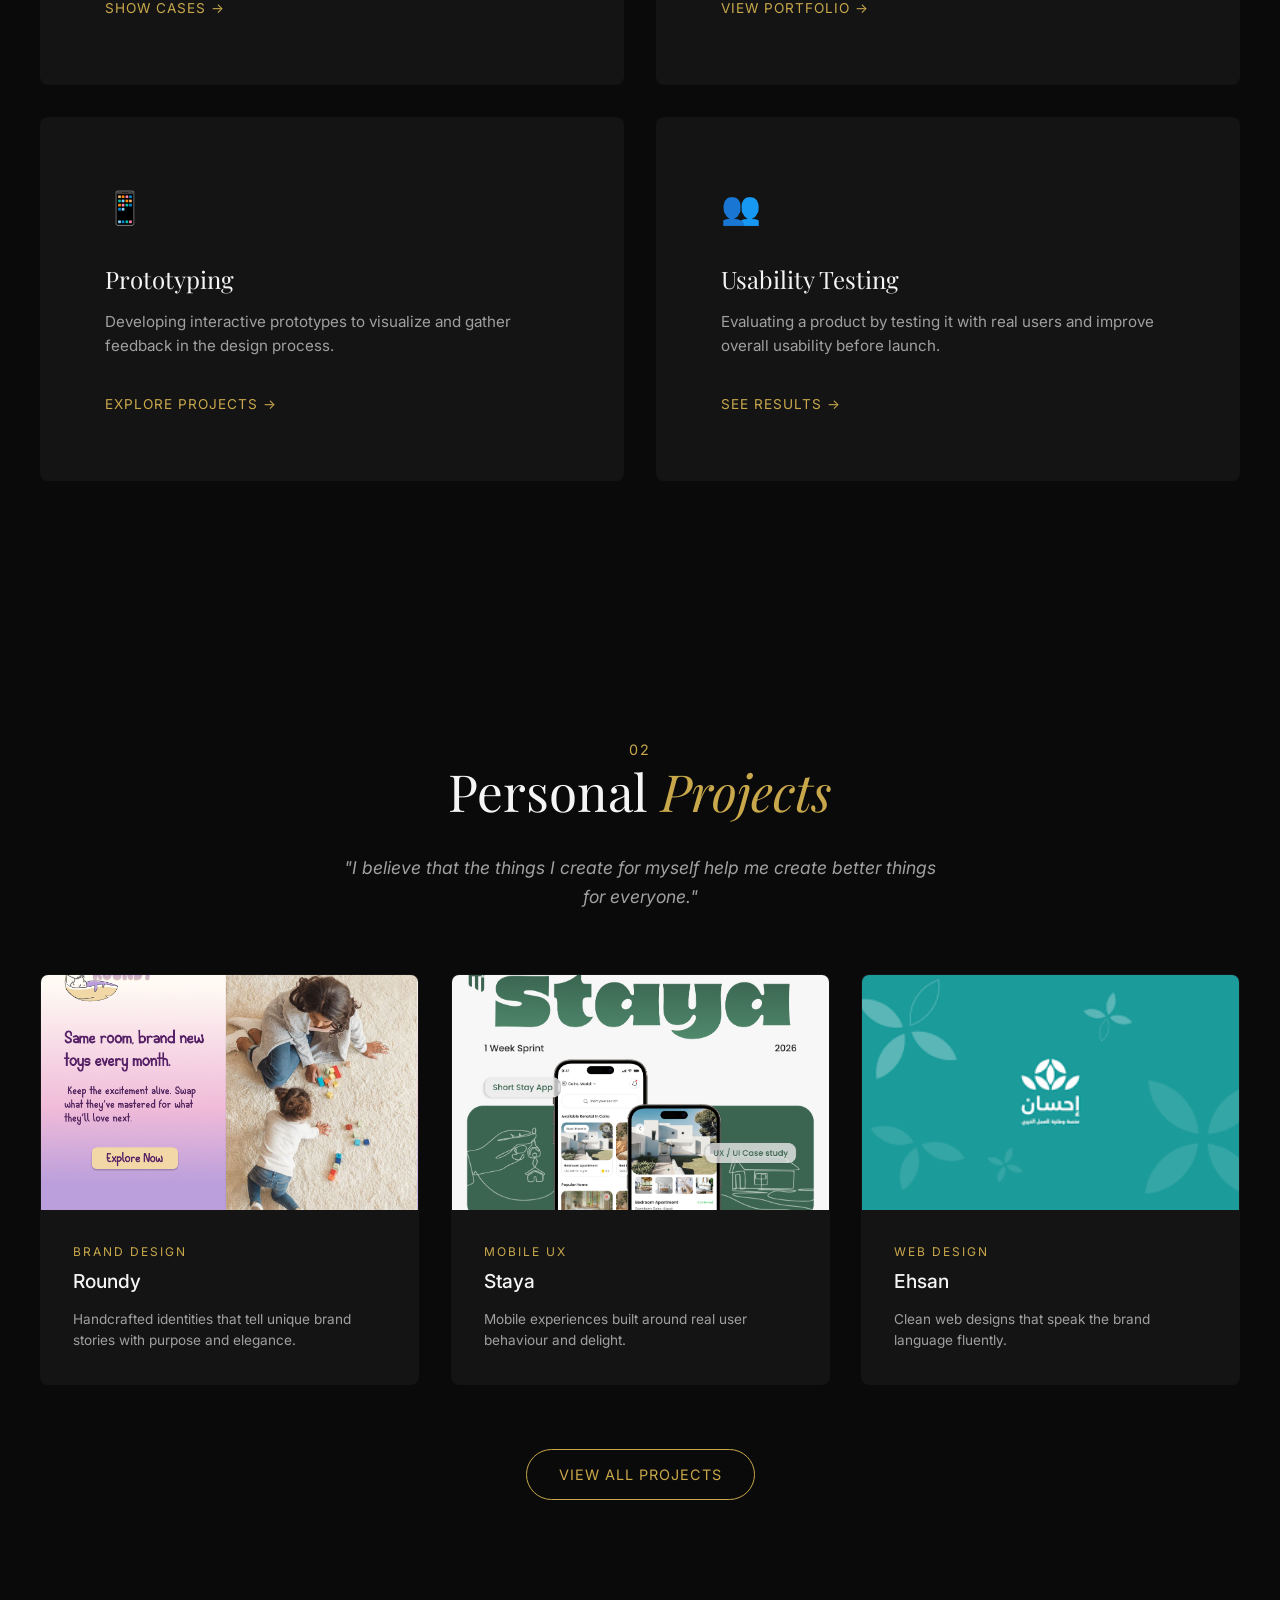
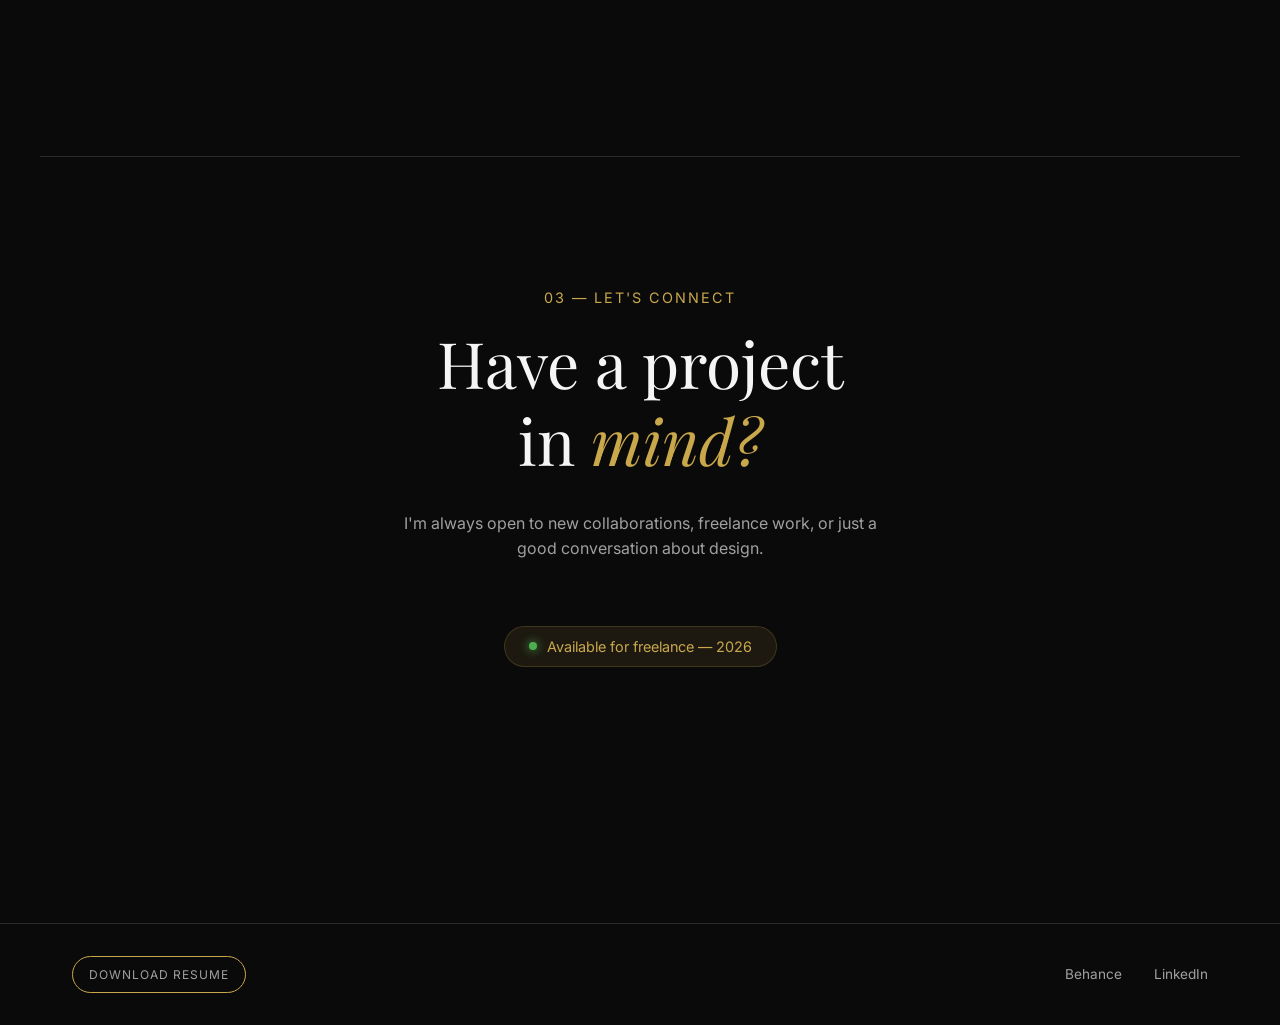
==== commit 3a45f874: "update portfolio content" ====
--- a/index.html
+++ b/index.html
@@ -104,7 +104,7 @@
       <a href="project-detail.html?id=1" class="card project-card reveal delay-1">
         <div class="img-hover-zoom">
           <!-- Placeholder using a sophisticated gradient until images are ready -->
-          <img src="assets/images/roundy.jpg" alt="Roundy Brand Design" class="project-image">
+          <img src="images/Poster11.jpg" alt="Roundy Brand Design" class="project-image">
         </div>
         <div class="project-info">
           <span class="project-category">Brand Design</span>
@@ -117,7 +117,7 @@
       <!-- Project 2 -->
       <a href="project-detail.html?id=2" class="card project-card reveal delay-2">
         <div class="img-hover-zoom">
-          <img src="assets/images/staya.jpg" alt="Staya Mobile UX" class="project-image">
+          <img src="images/Cover Final.png" alt="Staya Mobile UX" class="project-image">
         </div>
         <div class="project-info">
           <span class="project-category">Mobile UX</span>
@@ -130,11 +130,11 @@
       <!-- Project 3 -->
       <a href="project-detail.html?id=3" class="card project-card reveal delay-3">
         <div class="img-hover-zoom">
-          <img src="assets/images/ehson.jpg" alt="Ehson Web Design" class="project-image">
+          <img src="images/ehsan.png" alt="Ehson Web Design" class="project-image">
         </div>
         <div class="project-info">
           <span class="project-category">Web Design</span>
-          <h3 class="project-title">Ehson</h3>
+          <h3 class="project-title">Ehsan</h3>
           <p class="text-muted" style="font-size: 0.85rem; margin-top: 0.5rem;">Clean web designs that speak the brand
             language fluently.</p>
         </div>
--- a/css/style.css
+++ b/css/style.css
@@ -296,10 +296,10 @@
    ========================================================================== */
 .services-header {
   margin-bottom: var(--spacing-lg);
-  display: grid;
-  grid-template-columns: auto 1fr;
-  gap: var(--spacing-md);
-  align-items: baseline;
+  display: flex;
+  flex-direction: column;
+  align-items: center;
+  text-align: center;
 }
 
 .section-number {
